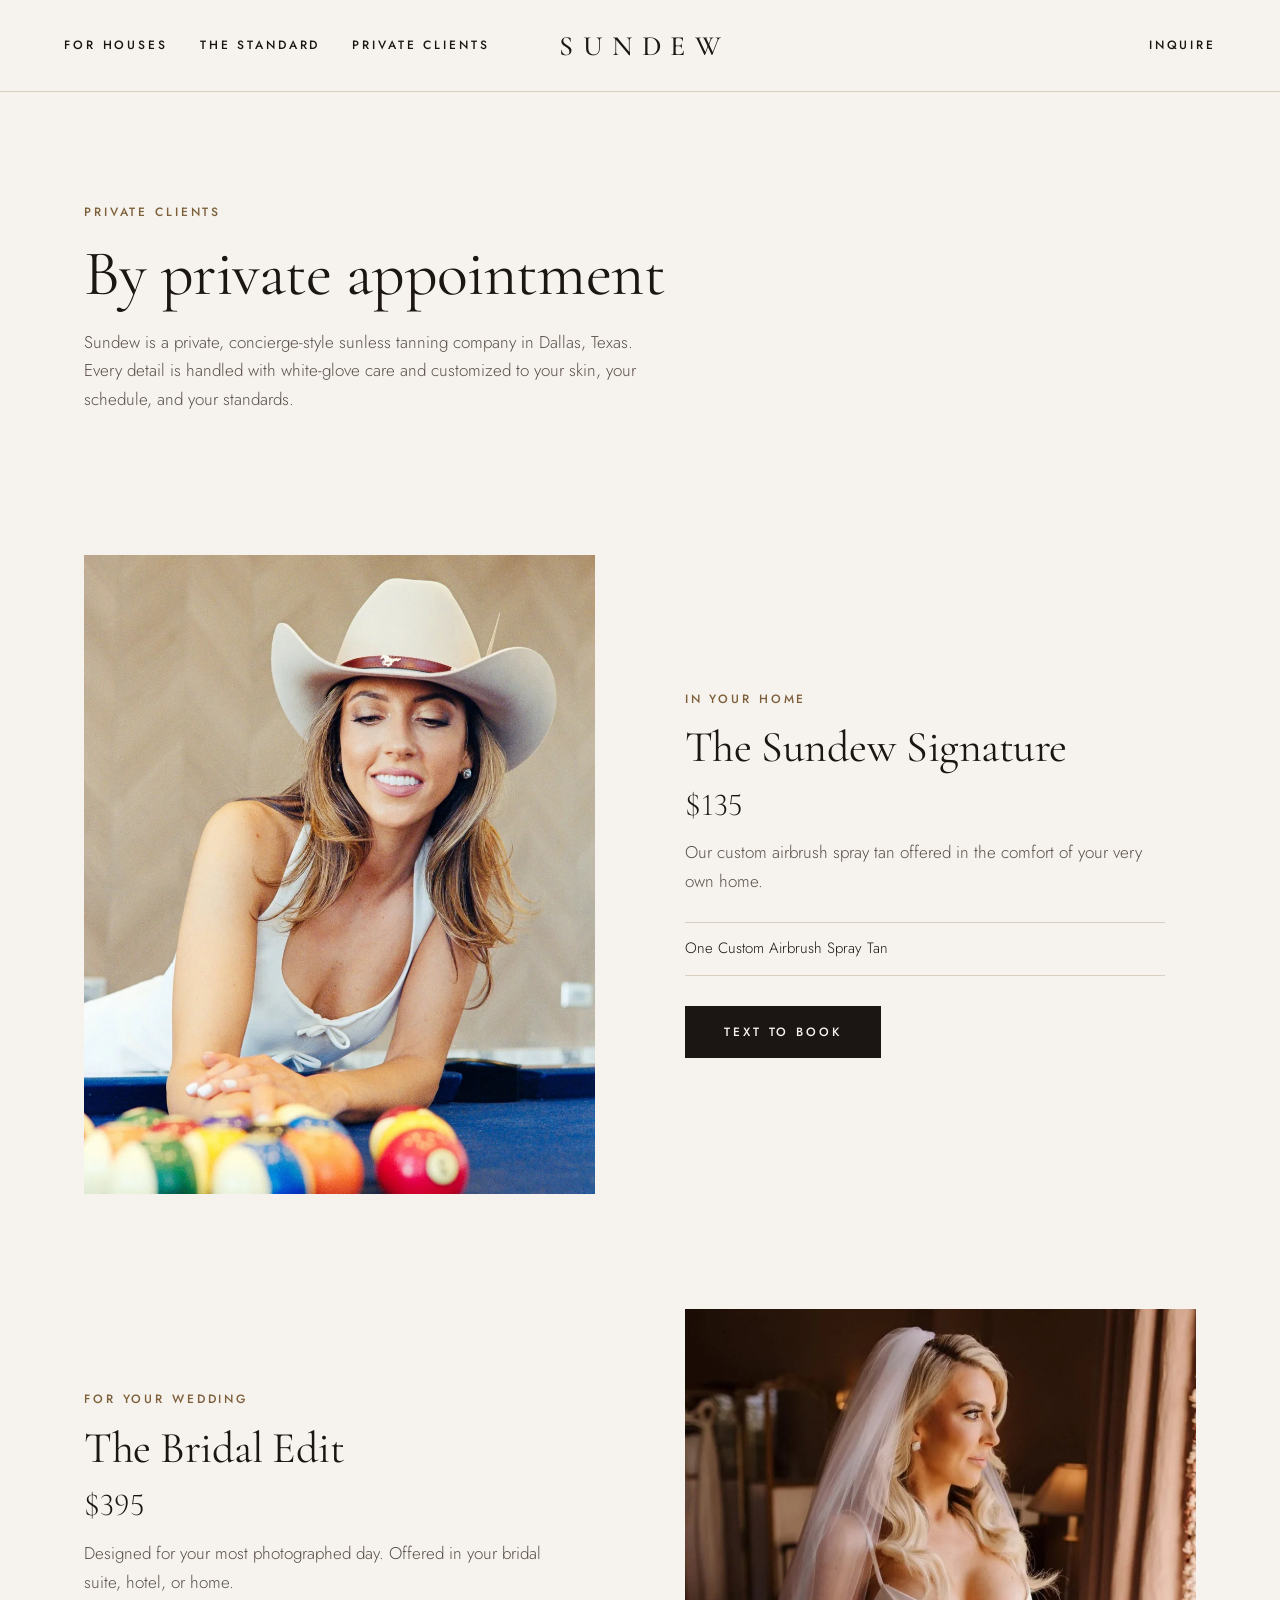
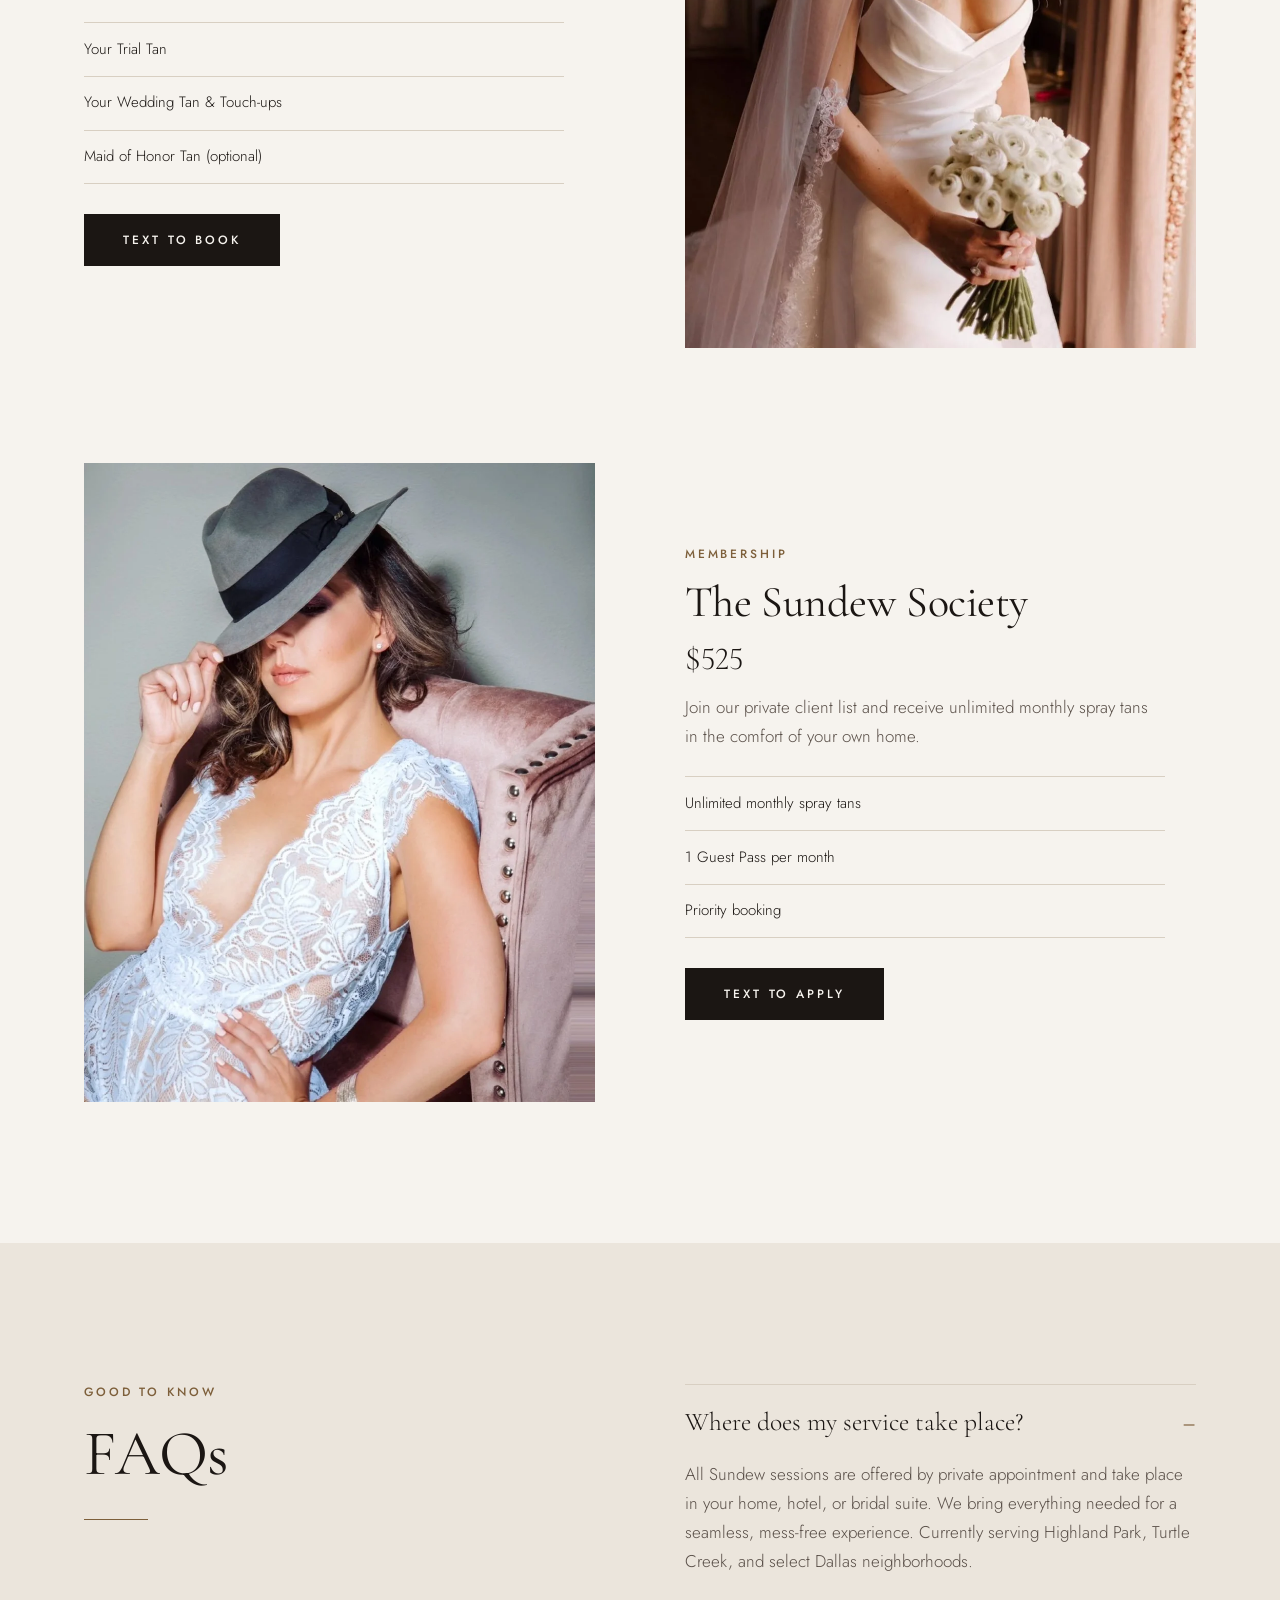
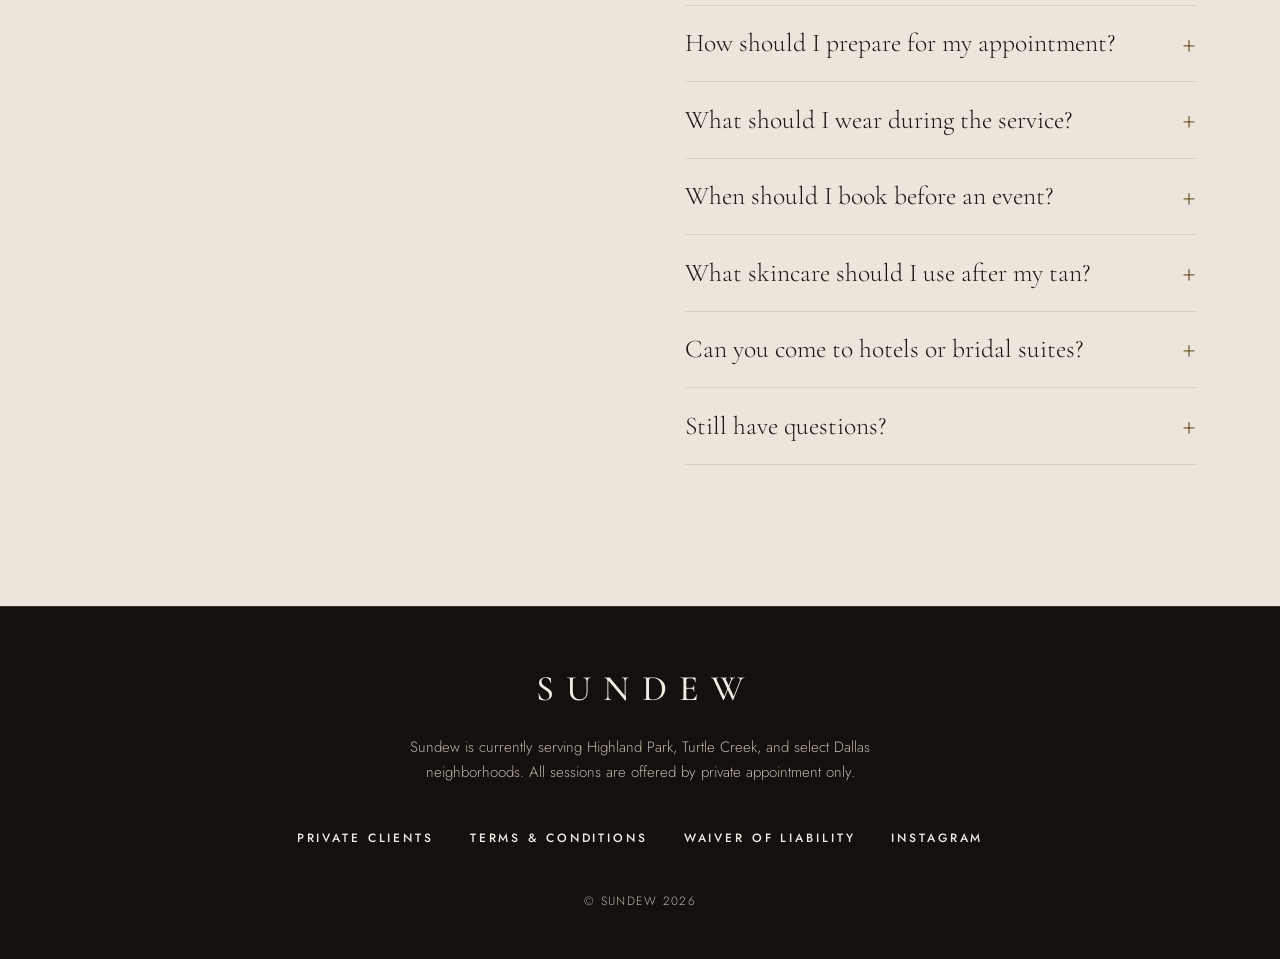
==== private.html @ 448fb37d "Create private.html" ====
<!DOCTYPE html>
<html lang="en">
<head>
  <meta charset="utf-8">
  <meta name="viewport" content="width=device-width, initial-scale=1">
  <title>Private clients | Sundew</title>
  <meta name="description" content="Sundew's private client services in Dallas: The Sundew Signature, The Bridal Edit, and The Sundew Society. Custom airbrush tanning in your home, hotel, or bridal suite.">
  <link rel="canonical" href="https://www.sundewgroup.com/private.html">
  <link rel="icon" href="assets/favicon.svg" type="image/svg+xml">
  <link rel="preconnect" href="https://fonts.googleapis.com">
  <link rel="preconnect" href="https://fonts.gstatic.com" crossorigin>
  <link href="https://fonts.googleapis.com/css2?family=Cormorant+Garamond:ital,wght@0,400;0,500;1,400&family=Jost:wght@300;400;500&display=swap" rel="stylesheet">
  <link rel="stylesheet" href="css/styles.css?v=3">
</head>
<body>
  <a class="skip-link" href="#main">Skip to content</a>

  <header class="site-header">
    <div class="header-row">
      <button class="nav-toggle" id="nav-toggle" type="button" aria-expanded="false" aria-controls="site-nav">Menu</button>
      <a class="wordmark" href="./" aria-label="Sundew home">Sundew</a>
      <a class="header-cta" href="./#inquire">Inquire</a>
      <nav class="site-nav" id="site-nav" aria-label="Main">
        <a href="./#houses">For houses</a>
        <a href="./#standard">The standard</a>
        <a href="private.html">Private clients</a>
      </nav>
    </div>
  </header>

  <main id="main">
    <section class="page-head">
      <div class="wrap">
        <p class="label">Private clients</p>
        <h1>By private appointment</h1>
        <p>Sundew is a private, concierge-style sunless tanning company in Dallas, Texas. Every detail is handled with white-glove care and customized to your skin, your schedule, and your standards.</p>
      </div>
    </section>

    <section class="section" id="services">
      <div class="wrap">
        <article class="service">
          <figure class="service-figure">
            <img src="assets/photos/signature.webp" alt="A glowing Sundew client in a cream cowboy hat leaning over a pool table" width="1000" height="1500">
          </figure>
          <div class="service-copy">
            <p class="label">In your home</p>
            <h2>The Sundew Signature</h2>
            <p class="price">$135</p>
            <p>Our custom airbrush spray tan offered in the comfort of your very own home.</p>
            <ul class="includes">
              <li>One Custom Airbrush Spray Tan</li>
            </ul>
            <a class="btn" href="sms:+19258769255">Text to book</a>
          </div>
        </article>

        <article class="service service--flip">
          <figure class="service-figure">
            <img src="assets/photos/bridal.webp" alt="A bride in a silk gown and veil holding a white bouquet" width="1000" height="1245" loading="lazy">
          </figure>
          <div class="service-copy">
            <p class="label">For your wedding</p>
            <h2>The Bridal Edit</h2>
            <p class="price">$395</p>
            <p>Designed for your most photographed day. Offered in your bridal suite, hotel, or home.</p>
            <ul class="includes">
              <li>Your Trial Tan</li>
              <li>Your Wedding Tan &amp; Touch-ups</li>
              <li>Maid of Honor Tan (optional)</li>
            </ul>
            <a class="btn" href="sms:+19258769255">Text to book</a>
          </div>
        </article>

        <article class="service">
          <figure class="service-figure">
            <img src="assets/photos/society.webp" alt="A Sundew client in white lace and a grey fedora seated on a blush velvet chair" width="1000" height="1245" loading="lazy">
          </figure>
          <div class="service-copy">
            <p class="label">Membership</p>
            <h2>The Sundew Society</h2>
            <p class="price">$525</p>
            <p>Join our private client list and receive unlimited monthly spray tans in the comfort of your own home.</p>
            <ul class="includes">
              <li>Unlimited monthly spray tans</li>
              <li>1 Guest Pass per month</li>
              <li>Priority booking</li>
            </ul>
            <a class="btn" href="sms:+19258769255">Text to apply</a>
          </div>
        </article>
      </div>
    </section>

    <section class="section faqs services" id="faq">
      <div class="wrap faq-layout">
        <div class="section-head">
          <p class="label">Good to know</p>
          <h2>FAQs</h2>
        </div>
        <div class="faq-list">
          <details class="faq" open>
            <summary>Where does my service take place?</summary>
            <p>All Sundew sessions are offered by private appointment and take place in your home, hotel, or bridal suite. We bring everything needed for a seamless, mess-free experience. Currently serving Highland Park, Turtle Creek, and select Dallas neighborhoods.</p>
          </details>
          <details class="faq">
            <summary>How should I prepare for my appointment?</summary>
            <ul>
              <li>Exfoliate 24–48 hours before.</li>
              <li>Shave or wax at least 24 hours in advance.</li>
              <li>Avoid lotion, deodorant, and perfume the day of.</li>
              <li>Wear loose, dark clothing.</li>
            </ul>
            <p>Pro tip: schedule nails, facials, or waxing before your tan—not after.</p>
          </details>
          <details class="faq">
            <summary>What should I wear during the service?</summary>
            <p>Whatever makes you feel most comfortable. Most clients go nude or wear a disposable thong. Male clients must wear undergarments.</p>
          </details>
          <details class="faq">
            <summary>When should I book before an event?</summary>
            <p>We recommend booking 1–2 days before your event.</p>
            <p>Brides: schedule your trial tan at least 3 weeks before the big day.</p>
          </details>
          <details class="faq">
            <summary>What skincare should I use after my tan?</summary>
            <ul>
              <li>Moisturize daily with fragrance-free lotion.</li>
              <li>Avoid oils, exfoliants, or long steamy showers.</li>
              <li>Use a tan extender to help your glow last even longer.</li>
            </ul>
          </details>
          <details class="faq">
            <summary>Can you come to hotels or bridal suites?</summary>
            <p>Yes. Sundew serves private homes, hotels, and bridal suites across Highland Park, Turtle Creek, and select Dallas neighborhoods.</p>
          </details>
          <details class="faq">
            <summary>Still have questions?</summary>
            <p>Please <a href="./#inquire">contact us using the form</a>, or text (925) 876-9255.</p>
          </details>
        </div>
      </div>
    </section>
  </main>

  <footer class="site-footer">
    <div class="wrap footer-inner">
      <p class="wordmark wordmark--footer">Sundew</p>
      <p class="footer-area">Sundew is currently serving Highland Park, Turtle Creek, and select Dallas neighborhoods. All sessions are offered by private appointment only.</p>
      <nav class="footer-nav" aria-label="Footer">
        <a href="private.html">Private clients</a>
        <a href="terms.html">Terms &amp; Conditions</a>
        <a href="waiver.html">Waiver of Liability</a>
        <a href="https://www.instagram.com/sundewdallas/">Instagram</a>
      </nav>
      <p class="footer-legal">&copy; Sundew <span id="year">2026</span></p>
    </div>
  </footer>

  <script src="js/config.js"></script>
  <script src="js/main.js?v=3"></script>
</body>
</html>
---- css/styles.css ----
/* ==========================================================================
   Sundew — site styles
   Change the look of the whole site from the tokens in :root below.
   Layout idea: an editorial lookbook. Porcelain pages, full-bleed photography,
   espresso "evening" bands, and a single bronze hairline as the only ornament.
   ========================================================================== */

:root {
  /* Color */
  --porcelain: #f6f3ee;   /* page ground */
  --bone: #ebe5dc;        /* quiet alternate ground */
  --ink: #1b1613;         /* text on light */
  --ink-soft: #5a5049;    /* secondary text on light */
  --bronze: #7d5f3a;      /* labels and hairlines on light */
  --night: #14100e;       /* evening bands */
  --on-night: #f1ebe2;    /* text on dark */
  --on-night-soft: #bfb3a5;
  --gilt: #c2a574;        /* labels and hairlines on dark */
  --rule: #d8cfc2;
  --rule-night: #3a302a;

  /* Type */
  --font-display: "Cormorant Garamond", "Libre Baskerville", Georgia, "Times New Roman", serif;
  --font-body: "Jost", "Avenir Next", "Century Gothic", "Segoe UI", sans-serif;
  --text-label: 0.75rem;
  --text-small: 0.9375rem;
  --text-body: 1.0625rem;
  --text-lead: 1.25rem;
  --text-h3: clamp(1.9rem, 1.5rem + 1.6vw, 2.75rem);
  --text-h2: clamp(2.4rem, 1.7rem + 3vw, 4rem);
  --text-h1: clamp(2.9rem, 1.6rem + 6vw, 6.25rem);
  --tracking-label: 0.24em;

  /* Space */
  --gutter: clamp(1.25rem, 5vw, 4.5rem);
  --section-pad: clamp(5rem, 11vw, 9.5rem);
  --max: 1240px;
}

/* ---------- Base ---------- */
*, *::before, *::after { box-sizing: border-box; }
html { scroll-behavior: smooth; }
body {
  margin: 0;
  background: var(--porcelain);
  color: var(--ink);
  font-family: var(--font-body);
  font-size: var(--text-body);
  font-weight: 300;
  line-height: 1.7;
  -webkit-font-smoothing: antialiased;
}
h1, h2, h3 {
  margin: 0;
  font-family: var(--font-display);
  font-weight: 400;
  line-height: 1.04;
  letter-spacing: -0.01em;
  text-wrap: balance;
}
h1 { font-size: var(--text-h1); }
h2 { font-size: var(--text-h2); }
h3 { font-size: var(--text-h3); }
h1 em, h2 em { font-style: italic; }
p { margin: 0; }
ul { margin: 0; padding: 0; list-style: none; }
a { color: inherit; text-underline-offset: 0.3em; text-decoration-thickness: 1px; }
img { display: block; max-width: 100%; height: auto; }
figure { margin: 0; }
:focus-visible { outline: 2px solid var(--bronze); outline-offset: 4px; }
.hero :focus-visible, .partners :focus-visible, .contact :focus-visible, .site-footer :focus-visible, .site-header--over :focus-visible { outline-color: var(--gilt); }

.wrap { max-width: var(--max); margin-inline: auto; padding-inline: var(--gutter); }
.skip-link {
  position: absolute; left: 1rem; top: -5rem; z-index: 30;
  background: var(--ink); color: var(--porcelain); padding: 0.75rem 1.25rem;
}
.skip-link:focus { top: 1rem; }

.label {
  font-size: var(--text-label); font-weight: 500; line-height: 1.4;
  letter-spacing: var(--tracking-label); text-transform: uppercase; color: var(--bronze);
}

/* ---------- Buttons and links ---------- */
.btn {
  display: inline-flex; align-items: center; justify-content: center;
  min-height: 3.25rem; padding: 0.9rem 2.4rem;
  background: var(--ink); color: var(--porcelain); border: 1px solid var(--ink);
  font: 500 var(--text-label)/1.2 var(--font-body);
  letter-spacing: var(--tracking-label); text-transform: uppercase; text-decoration: none;
  cursor: pointer; transition: background-color 0.25s ease, color 0.25s ease;
}
.btn:hover { background: transparent; color: var(--ink); }
.btn--light { background: var(--on-night); color: var(--night); border-color: var(--on-night); }
.btn--light:hover { background: transparent; color: var(--on-night); }
.text-link {
  font-size: var(--text-label); font-weight: 500; letter-spacing: var(--tracking-label);
  text-transform: uppercase; padding-block: 0.9rem;
}

/* ---------- Header ---------- */
.site-header { background: var(--porcelain); border-bottom: 1px solid var(--rule); color: var(--ink); }
.site-header--over {
  position: absolute; inset: 0 0 auto 0; z-index: 10;
  background: transparent; border-bottom: 0; color: var(--on-night);
}
.header-row {
  display: grid; grid-template-columns: 1fr auto 1fr; align-items: center; gap: 0.75rem 1rem;
  padding: 1.5rem var(--gutter);
}
.wordmark {
  grid-column: 2; font-family: var(--font-display); font-size: 1.75rem; font-weight: 500; line-height: 1;
  letter-spacing: 0.34em; margin-right: -0.34em; text-transform: uppercase; text-decoration: none;
}
.site-nav {
  grid-column: 1; grid-row: 1; display: flex; flex-wrap: wrap; gap: 0.25rem 2rem;
}
.site-nav a, .header-cta, .nav-toggle {
  font: 500 var(--text-label)/1.2 var(--font-body); letter-spacing: var(--tracking-label);
  text-transform: uppercase; text-decoration: none; padding-block: 0.9rem;
}
.site-nav a:hover, .header-cta:hover { text-decoration: underline; }
.header-cta { grid-column: 3; grid-row: 1; justify-self: end; }
.nav-toggle { display: none; background: none; border: 0; color: inherit; cursor: pointer; justify-self: start; padding-inline: 0; }

/* ---------- Hero ---------- */
.hero {
  position: relative; display: grid; align-items: end;
  min-height: min(92vh, 60rem); background: var(--night); color: var(--on-night); overflow: hidden;
}
.hero-img { position: absolute; inset: 0; width: 100%; height: 100%; object-fit: cover; object-position: 50% 35%; }
.hero::after {
  content: ""; position: absolute; inset: 0;
  background: linear-gradient(to bottom, rgba(20, 16, 14, 0.55) 0%, rgba(20, 16, 14, 0.1) 30%, rgba(20, 16, 14, 0.2) 55%, rgba(20, 16, 14, 0.78) 100%);
}
.hero-copy {
  position: relative; z-index: 1; display: flex; flex-direction: column; gap: 1.75rem;
  max-width: var(--max); width: 100%; margin-inline: auto;
  padding: 9rem var(--gutter) clamp(3rem, 7vw, 5.5rem);
}
.hero-copy .label { color: var(--on-night); }
.hero h1 { max-width: 12em; }
.hero-actions { display: flex; flex-wrap: wrap; align-items: center; gap: 0.75rem 2.25rem; }

@media (prefers-reduced-motion: no-preference) {
  .hero-img { animation: settle 2.4s cubic-bezier(0.2, 0.6, 0.2, 1) both; }
  .hero-copy > * { animation: rise 1.1s cubic-bezier(0.2, 0.6, 0.2, 1) both; }
  .hero-copy > :nth-child(2) { animation-delay: 0.15s; }
  .hero-copy > :nth-child(3) { animation-delay: 0.3s; }
}
@keyframes settle { from { transform: scale(1.06); } to { transform: scale(1); } }
@keyframes rise { from { opacity: 0; transform: translateY(1.25rem); } to { opacity: 1; transform: none; } }

/* ---------- Sections ---------- */
.section { padding-block: var(--section-pad); }
.section-head { display: flex; flex-direction: column; gap: 1.25rem; margin-bottom: clamp(3rem, 6vw, 5rem); }
.section-head::after { content: ""; width: 4rem; height: 1px; background: var(--bronze); margin-top: 0.75rem; }

/* Introduction */
.intro-grid {
  display: grid; align-items: center; gap: 3rem clamp(2.5rem, 7vw, 7rem);
  grid-template-columns: repeat(auto-fit, minmax(min(21rem, 100%), 1fr));
}
.intro-copy { display: flex; flex-direction: column; gap: 1.5rem; max-width: 34rem; }
.intro-copy p:not(.label):not(.statement) { color: var(--ink-soft); }
.statement { font-family: var(--font-display); font-size: var(--text-h3); line-height: 1.15; text-wrap: balance; }
.intro-figure img { width: 100%; aspect-ratio: 4 / 5; object-fit: cover; }

/* Services */
.services { background: var(--bone); }
.service {
  display: grid; align-items: center; gap: 2.5rem clamp(2.5rem, 7vw, 7rem);
  grid-template-columns: repeat(auto-fit, minmax(min(21rem, 100%), 1fr));
}
.service + .service { margin-top: clamp(4rem, 9vw, 8rem); }
.service-figure img { width: 100%; aspect-ratio: 4 / 5; object-fit: cover; object-position: 50% 20%; }
.service-copy { display: flex; flex-direction: column; align-items: flex-start; gap: 1.1rem; max-width: 30rem; }
.service-copy > p:not(.label):not(.price) { color: var(--ink-soft); }
.price { font-family: var(--font-display); font-size: 2rem; line-height: 1; font-variant-numeric: lining-nums; }
.includes {
  width: 100%; display: flex; flex-direction: column;
  border-top: 1px solid var(--rule); margin-block: 0.5rem 0.75rem; font-size: var(--text-small);
}
.includes li { padding: 0.85rem 0; border-bottom: 1px solid var(--rule); }
@media (min-width: 760px) {
  .service--flip .service-figure { order: 2; }
}

/* For partners */
.partners { background: var(--night); color: var(--on-night); }
.partners .label, .contact .label { color: var(--gilt); }
.partners-grid {
  display: grid; gap: 3.5rem clamp(2.5rem, 7vw, 7rem);
  grid-template-columns: repeat(auto-fit, minmax(min(21rem, 100%), 1fr));
}
.partners-copy { display: flex; flex-direction: column; align-items: flex-start; gap: 1.5rem; max-width: 32rem; }
.partners-copy > p:not(.label) { color: var(--on-night-soft); }
.partners-list { border-top: 1px solid var(--rule-night); }
.partners-list li { padding: 1.6rem 0; border-bottom: 1px solid var(--rule-night); display: flex; flex-direction: column; gap: 0.4rem; }
.partners-list h3 { font-size: 1.6rem; line-height: 1.15; }
.partners-list p { color: var(--on-night-soft); font-size: var(--text-small); }

/* Gallery */
.gallery { display: grid; grid-template-columns: repeat(3, minmax(0, 1fr)); }
.gallery img { width: 100%; height: 100%; aspect-ratio: 3 / 4; object-fit: cover; object-position: 50% 25%; }
@media (max-width: 640px) {
  .gallery { grid-template-columns: repeat(2, minmax(0, 1fr)); }
  .gallery img:last-child { display: none; }
}

/* FAQ */
.faq-layout { display: grid; gap: 1rem clamp(2.5rem, 7vw, 7rem); grid-template-columns: repeat(auto-fit, minmax(min(21rem, 100%), 1fr)); }
.faq-layout .section-head { margin-bottom: 1.5rem; }
.faq-list { border-top: 1px solid var(--rule); }
.faq { border-bottom: 1px solid var(--rule); }
.faq summary {
  display: flex; justify-content: space-between; align-items: center; gap: 1.5rem;
  padding: 1.4rem 0; cursor: pointer; list-style: none;
  font-family: var(--font-display); font-size: 1.6rem; line-height: 1.2;
}
.faq summary::-webkit-details-marker { display: none; }
.faq summary::after { content: "+"; flex: none; font-family: var(--font-body); font-weight: 300; font-size: 1.5rem; line-height: 1; color: var(--bronze); }
.faq[open] summary::after { content: "\2212"; }
.faq > p, .faq > ul { color: var(--ink-soft); max-width: 36rem; padding-bottom: 1.1rem; }
.faq > :last-child { padding-bottom: 1.8rem; }
.faq ul { display: flex; flex-direction: column; gap: 0.35rem; }
.faq li { display: flex; gap: 0.9rem; align-items: baseline; }
.faq li::before { content: ""; flex: none; width: 1rem; height: 1px; background: var(--bronze); transform: translateY(-0.3em); }

/* Contact */
.contact { background: var(--night); color: var(--on-night); }
.contact-grid { display: grid; gap: 3.5rem clamp(2.5rem, 7vw, 7rem); grid-template-columns: repeat(auto-fit, minmax(min(21rem, 100%), 1fr)); }
.contact-copy { display: flex; flex-direction: column; gap: 1.5rem; max-width: 32rem; }
.contact-copy h2 { font-size: var(--text-h3); line-height: 1.12; }
.contact-copy > p:not(.label) { color: var(--on-night-soft); }
.contact-details { margin: 1rem 0 0; border-top: 1px solid var(--rule-night); }
.contact-details > div { display: flex; flex-wrap: wrap; justify-content: space-between; gap: 0.25rem 1.5rem; padding: 1.1rem 0; border-bottom: 1px solid var(--rule-night); }
.contact-details dt { font-size: var(--text-label); font-weight: 500; letter-spacing: var(--tracking-label); text-transform: uppercase; color: var(--gilt); align-self: center; }
.contact-details dd { margin: 0; font-family: var(--font-display); font-size: 1.5rem; line-height: 1.2; }
.contact-details a { text-decoration: none; }
.contact-details a:hover { text-decoration: underline; }
.contact-form { display: flex; flex-direction: column; gap: 1.6rem; }
.field { display: flex; flex-direction: column; gap: 0.35rem; flex: 1 1 12rem; min-width: 0; }
.field-row { display: flex; flex-wrap: wrap; gap: 1.6rem; }
.field label { font-size: var(--text-label); font-weight: 500; letter-spacing: var(--tracking-label); text-transform: uppercase; color: var(--on-night-soft); }
.field input, .field select, .field textarea {
  width: 100%; min-height: 3rem; padding: 0.6rem 0;
  background: transparent; color: var(--on-night);
  border: 0; border-bottom: 1px solid #8a7b6c; border-radius: 0;
  font: 300 var(--text-body)/1.5 var(--font-body);
}
.field select option { color: var(--ink); background: var(--porcelain); }
.field textarea { resize: vertical; }
.field input:focus-visible, .field select:focus-visible, .field textarea:focus-visible { outline: 0; border-bottom-color: var(--gilt); box-shadow: 0 1px 0 var(--gilt); }
.field [aria-invalid="true"] { border-bottom-color: #f0a898; }
.contact-form .btn { align-self: flex-start; margin-top: 0.5rem; }
.form-status { font-size: var(--text-small); min-height: 1.6em; }
.form-status.is-error { color: #f0a898; }
.form-status.is-ok { color: var(--gilt); }

/* ---------- Footer ---------- */
.site-footer { background: var(--night); color: var(--on-night-soft); border-top: 1px solid var(--rule-night); padding-block: 4rem 3rem; }
.footer-inner { display: flex; flex-direction: column; align-items: center; gap: 1.75rem; text-align: center; }
.wordmark--footer { color: var(--on-night); font-size: 2.25rem; }
.footer-area { max-width: 34rem; font-size: var(--text-small); }
.footer-nav { display: flex; flex-wrap: wrap; justify-content: center; gap: 0.25rem 2.25rem; }
.footer-nav a { font-size: var(--text-label); font-weight: 500; letter-spacing: var(--tracking-label); text-transform: uppercase; text-decoration: none; padding-block: 0.9rem; color: var(--on-night); }
.footer-nav a:hover { text-decoration: underline; }
.footer-legal { font-size: var(--text-label); letter-spacing: 0.12em; text-transform: uppercase; }

/* ---------- Legal pages ---------- */
.legal { padding-block: clamp(4rem, 9vw, 7rem) var(--section-pad); }
.legal .wrap { max-width: 46rem; }
.legal h1 { font-size: var(--text-h2); margin-block: 1.25rem 2.5rem; }
.legal h2 { font-size: 1.75rem; line-height: 1.2; margin-top: 2.75rem; padding-top: 1.75rem; border-top: 1px solid var(--rule); }
.legal p { margin-top: 1rem; color: var(--ink-soft); }
.legal p.lead { color: var(--ink); font-size: var(--text-lead); }
.legal ol { margin: 1.5rem 0 0; padding: 0; list-style: none; counter-reset: clause; border-top: 1px solid var(--rule); }
.legal ol li { counter-increment: clause; display: flex; gap: 1.5rem; padding: 1.25rem 0; border-bottom: 1px solid var(--rule); color: var(--ink-soft); }
.legal ol li::before { content: counter(clause, decimal-leading-zero); font-family: var(--font-display); font-size: 1.4rem; line-height: 1.3; color: var(--bronze); }
.legal .back { display: inline-block; margin-top: 3rem; }

/* ---------- Partner-facing home page ---------- */
.hero-sub { max-width: 34rem; font-size: var(--text-lead); line-height: 1.55; }
.manifesto .wrap { max-width: 54rem; display: flex; flex-direction: column; align-items: center; gap: 1.75rem; text-align: center; }
.manifesto p:not(.label):not(.statement) { color: var(--ink-soft); max-width: 38rem; }
.standard { background: var(--night); color: var(--on-night); }
.standard .label { color: var(--gilt); }
.standard .section-head::after { background: var(--gilt); }
.standard-list { display: grid; gap: 0 clamp(2rem, 5vw, 4.5rem); grid-template-columns: repeat(auto-fit, minmax(min(17rem, 100%), 1fr)); }
.standard-list li { display: flex; flex-direction: column; gap: 0.5rem; padding: 1.75rem 0; border-top: 1px solid var(--rule-night); }
.standard-list h3 { font-size: 1.7rem; line-height: 1.15; }
.standard-list p { color: var(--on-night-soft); font-size: var(--text-small); }
.steps { margin: 0; padding: 0; list-style: none; counter-reset: step; display: grid; gap: 2.5rem clamp(1.5rem, 4vw, 3rem); grid-template-columns: repeat(auto-fit, minmax(min(14rem, 100%), 1fr)); }
.steps li { counter-increment: step; display: flex; flex-direction: column; gap: 0.6rem; padding-top: 1.25rem; border-top: 1px solid var(--bronze); }
.steps li::before { content: counter(step, decimal-leading-zero); font-family: var(--font-display); font-size: 2rem; line-height: 1; color: var(--bronze); }
.steps h3 { font-size: 1.6rem; line-height: 1.15; }
.steps p { color: var(--ink-soft); font-size: var(--text-small); }

/* ---------- Private clients page ---------- */
.page-head { padding-block: clamp(4rem, 9vw, 7rem) 0; }
.page-head .wrap { display: flex; flex-direction: column; gap: 1.25rem; }
.page-head h1 { font-size: var(--text-h2); }
.page-head p:not(.label) { color: var(--ink-soft); max-width: 36rem; }
.service-copy h2 { font-size: var(--text-h3); }

/* ---------- Small screens ---------- */
@media (max-width: 880px) {
  .nav-toggle { display: inline-block; grid-column: 1; grid-row: 1; }
  .site-nav { grid-column: 1 / -1; grid-row: 2; flex-direction: column; gap: 0; padding-bottom: 0.5rem; }
  .js .site-nav { display: none; }
  .js .site-nav.is-open { display: flex; }
  .site-header--over.is-open { background: var(--night); }
  .wordmark { font-size: 1.4rem; }
  .hero-copy { padding-top: 7rem; }
}

@media (prefers-reduced-motion: reduce) {
  html { scroll-behavior: auto; }
  .btn { transition: none; }
}
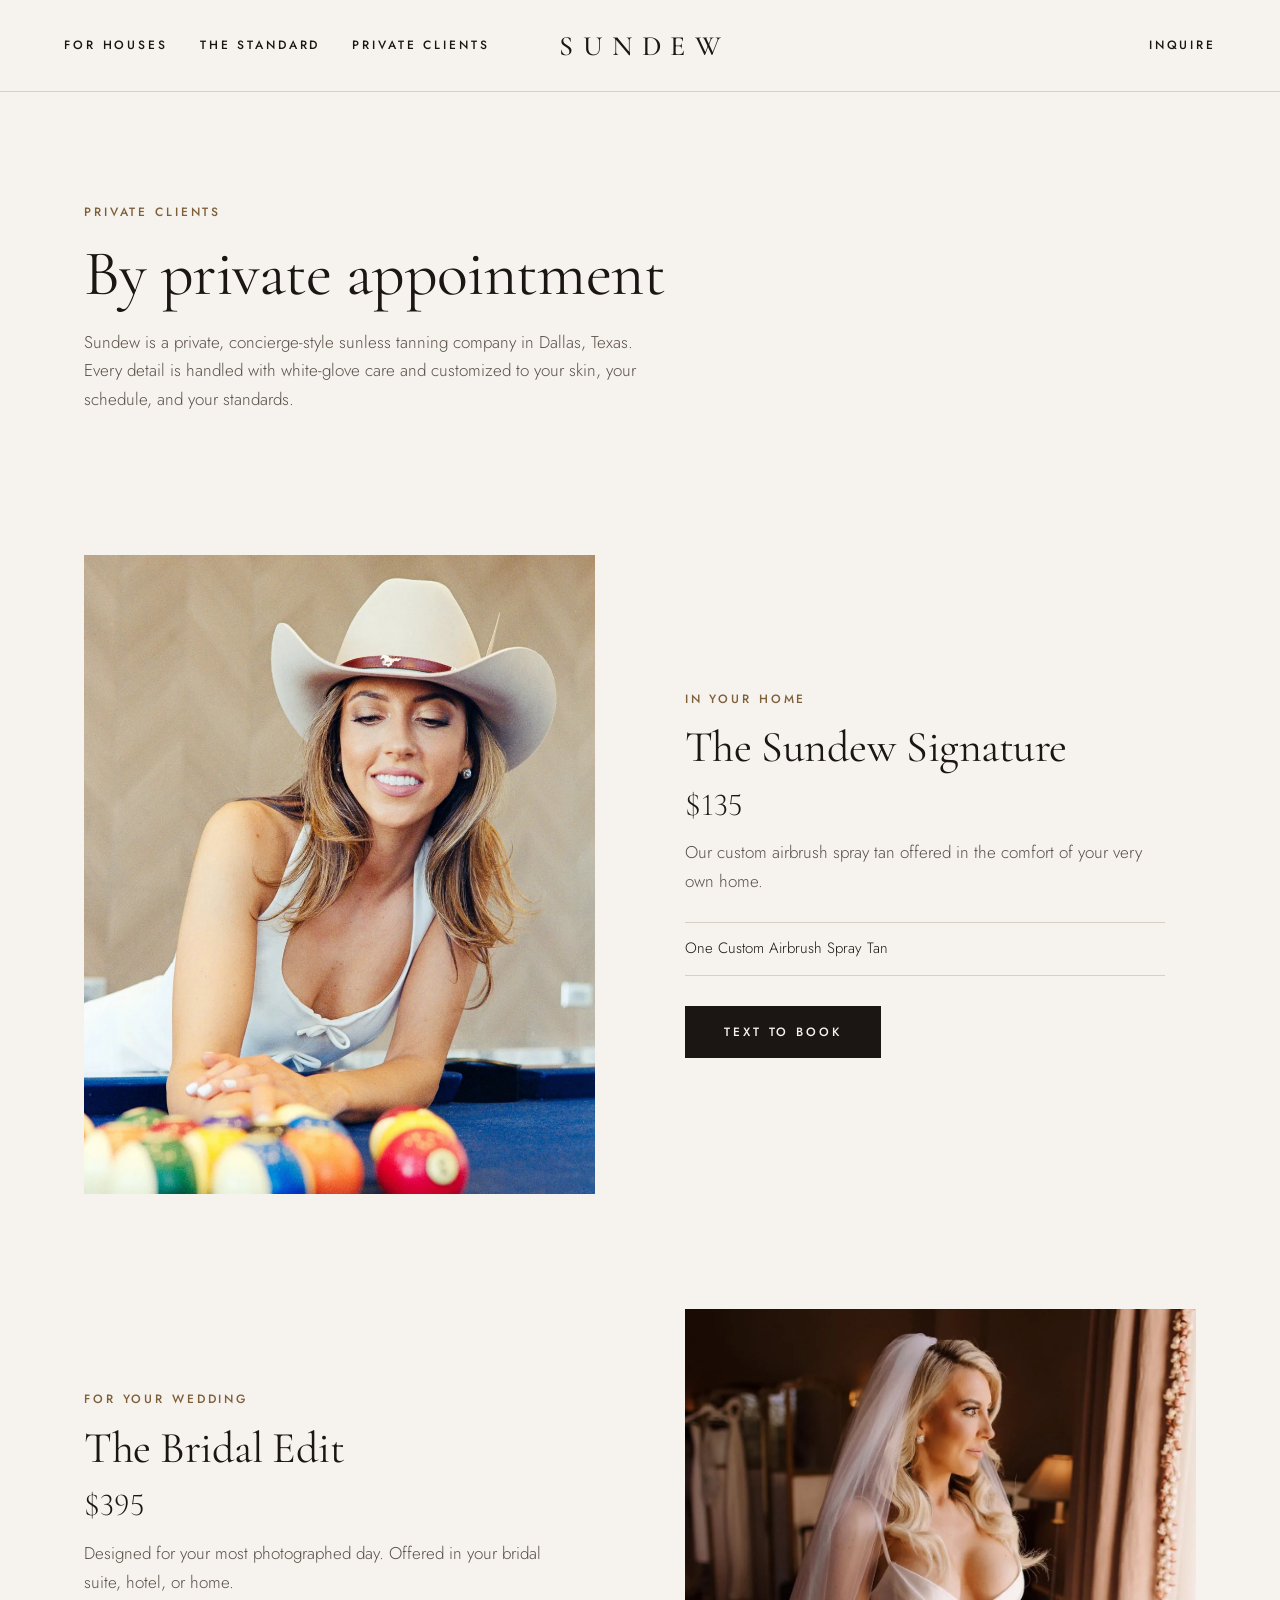
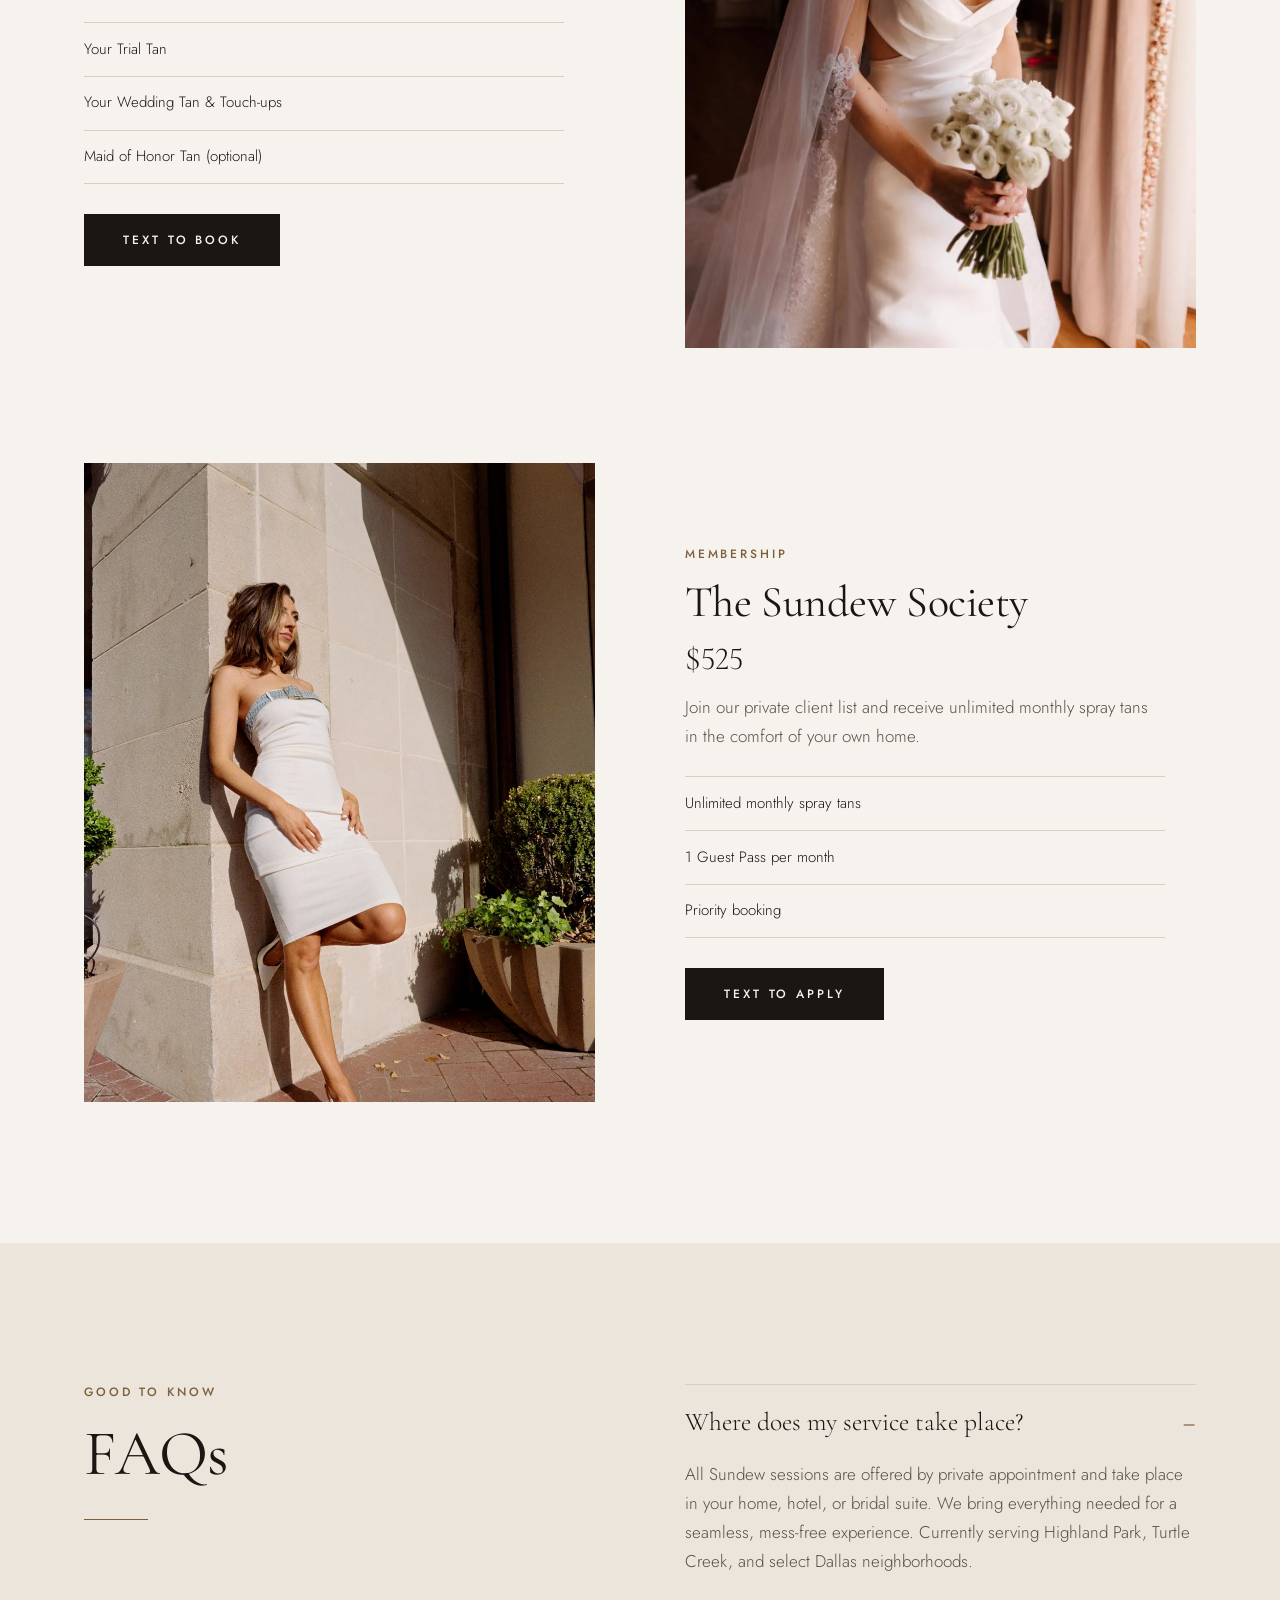
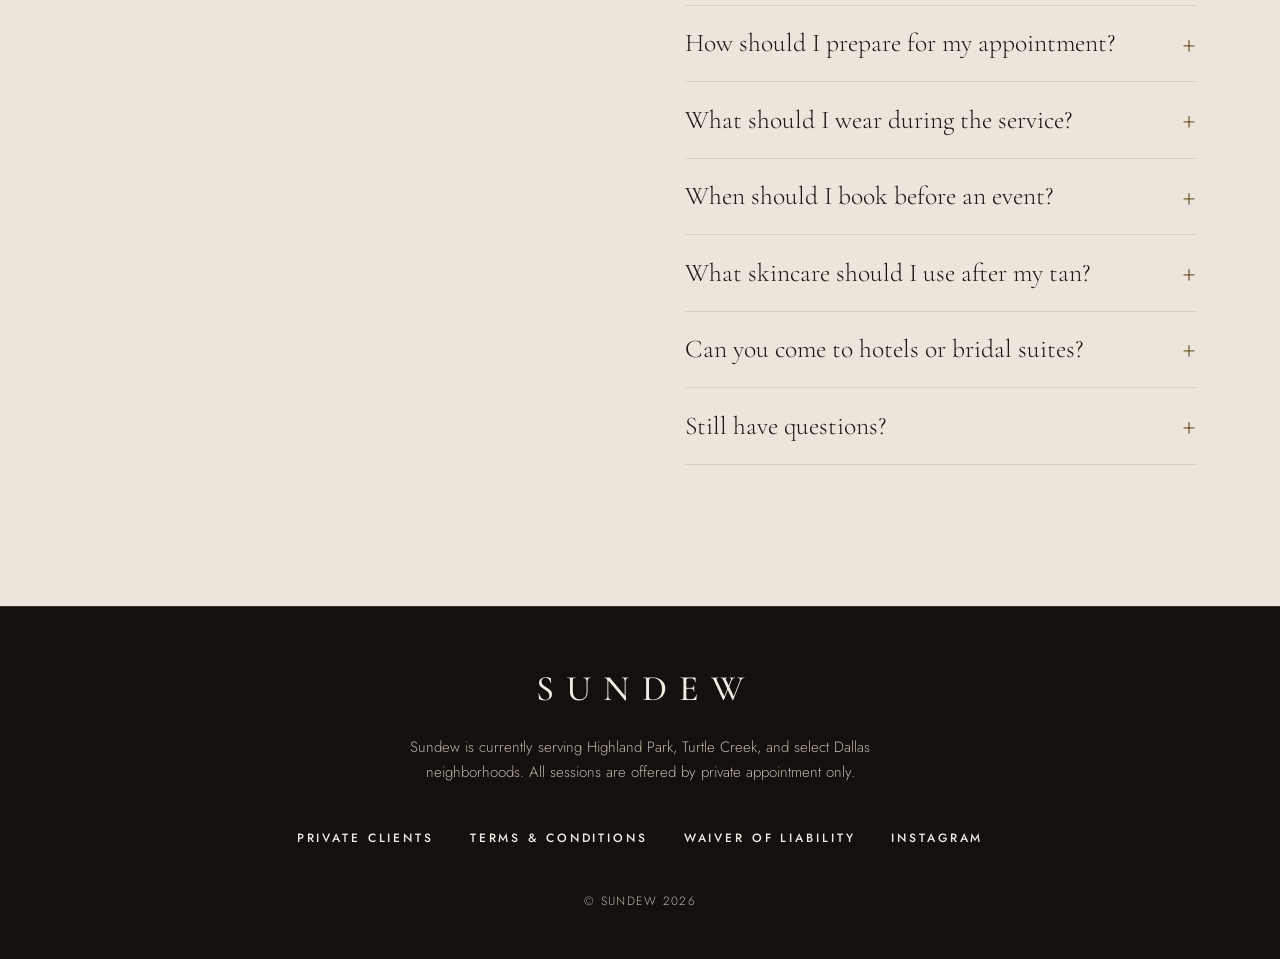
==== commit 6f0b7cd2: "Use launch photography for the Society image" ====
--- a/private.html
+++ b/private.html
@@ -75,7 +75,7 @@
 
         <article class="service">
           <figure class="service-figure">
-            <img src="assets/photos/society.webp" alt="A Sundew client in white lace and a grey fedora seated on a blush velvet chair" width="1000" height="1245" loading="lazy">
+            <img src="assets/photos/portrait-wall.webp" alt="A Sundew client in a white dress leaning against a limestone wall in afternoon sun" width="1000" height="1500" loading="lazy">
           </figure>
           <div class="service-copy">
             <p class="label">Membership</p>
--- a/css/styles.css
+++ b/css/styles.css
@@ -298,6 +298,17 @@
 .steps h3 { font-size: 1.6rem; line-height: 1.15; }
 .steps p { color: var(--ink-soft); font-size: var(--text-small); }
 
+.residence { background: var(--night); color: var(--on-night); border-top: 1px solid var(--rule-night); padding-block: 2.5rem; text-align: center; }
+.residence .wrap { display: flex; flex-direction: column; align-items: center; gap: 0.6rem; }
+.residence .label { color: var(--gilt); }
+.residence-name { font-family: var(--font-display); font-size: clamp(1.7rem, 1.2rem + 1.8vw, 2.6rem); line-height: 1.1; letter-spacing: 0.03em; }
+
+.feature--night { background: var(--night); color: var(--on-night); }
+.feature--night .label { color: var(--gilt); }
+.feature--night .intro-copy p:not(.label):not(.statement) { color: var(--on-night-soft); }
+.feature .intro-copy h2 { font-size: var(--text-h2); }
+.feature .intro-copy .btn { align-self: flex-start; margin-top: 0.5rem; }
+
 /* ---------- Private clients page ---------- */
 .page-head { padding-block: clamp(4rem, 9vw, 7rem) 0; }
 .page-head .wrap { display: flex; flex-direction: column; gap: 1.25rem; }
@@ -320,3 +331,117 @@
   html { scroll-behavior: auto; }
   .btn { transition: none; }
 }
+
+/* ---------- Motion and atmosphere ---------- */
+html { scroll-padding-top: 5rem; }
+.site-header--over { position: fixed; transition: background-color 0.4s ease; }
+.site-header--over .header-row { transition: padding 0.4s ease; }
+.site-header--over.is-scrolled { background: rgba(20, 16, 14, 0.88); -webkit-backdrop-filter: blur(10px); backdrop-filter: blur(10px); }
+.site-header--over.is-scrolled .header-row { padding-block: 0.8rem; }
+
+.home .hero-img { animation: none; transform: translate3d(0, calc(var(--scroll, 0) * 0.18px), 0) scale(1.1); }
+.home .hero-copy > * { animation-delay: 0.1s; }
+.home .hero-copy > :nth-child(2) { animation-delay: 0.22s; }
+.home .hero-copy > :nth-child(3) { animation-delay: 0.34s; }
+.home .hero-copy > :nth-child(4) { animation-delay: 0.46s; }
+.hero-glow {
+  position: absolute; inset: 0; z-index: 1; pointer-events: none; mix-blend-mode: soft-light;
+  background: radial-gradient(30rem circle at var(--mx, 72%) var(--my, 32%), rgba(255, 214, 150, 0.5), transparent 62%);
+}
+.seal { position: absolute; right: var(--gutter); bottom: clamp(3rem, 7vw, 5.5rem); z-index: 1; width: 9.5rem; height: 9.5rem; color: var(--on-night); }
+.seal svg { display: block; width: 100%; height: 100%; overflow: visible; }
+.seal-ring { transform-origin: 100px 100px; animation: seal-spin 44s linear infinite; }
+.seal-ring text { font: 500 10px var(--font-body); letter-spacing: 0.3em; text-transform: uppercase; fill: currentColor; }
+.seal-s { font-family: var(--font-display); font-size: 56px; fill: currentColor; }
+@keyframes seal-spin { to { transform: rotate(360deg); } }
+
+/* The evening: a pinned photograph that changes as the story scrolls */
+.story { background: var(--night); color: var(--on-night); }
+.story-grid { display: grid; grid-template-columns: minmax(0, 1fr) minmax(0, 1fr); }
+.story-media { position: sticky; top: 0; height: 100vh; overflow: hidden; }
+.story-media img, .story-media video {
+  position: absolute; inset: 0; width: 100%; height: 100%; object-fit: cover; object-position: 50% 25%;
+  opacity: 0; transform: scale(1.06); transition: opacity 1.1s ease, transform 6s ease;
+}
+.story-media img.is-active, .story-media video.is-active { opacity: 1; transform: scale(1); }
+.story-chapters { padding-inline: clamp(1.5rem, 6vw, 6rem); }
+.story-intro { display: flex; flex-direction: column; gap: 1.25rem; padding-top: var(--section-pad); max-width: 30rem; }
+.story .label { color: var(--gilt); }
+.chapter { display: flex; flex-direction: column; justify-content: center; gap: 1.1rem; min-height: 82vh; max-width: 30rem; transition: opacity 0.6s ease; }
+.js .chapter { opacity: 0.25; }
+.js .chapter.is-active { opacity: 1; }
+.chapter h3 { font-size: var(--text-h2); }
+.chapter p:not(.label) { color: var(--on-night-soft); font-size: var(--text-lead); line-height: 1.55; }
+
+/* Reveal on scroll */
+.js [data-reveal] {
+  opacity: 0; transform: translateY(1.75rem);
+  transition: opacity 1s cubic-bezier(0.2, 0.6, 0.2, 1), transform 1s cubic-bezier(0.2, 0.6, 0.2, 1);
+  transition-delay: var(--d, 0s);
+}
+.js [data-reveal].is-in { opacity: 1; transform: none; }
+.js figure[data-reveal] { opacity: 1; transform: none; overflow: hidden; }
+.js figure[data-reveal] img { opacity: 0; transform: scale(1.06); transition: opacity 1.1s ease, transform 1.6s cubic-bezier(0.2, 0.7, 0.2, 1); }
+.js figure[data-reveal].is-in img { opacity: 1; transform: none; }
+.service-figure { overflow: hidden; }
+.service-figure img { transition: transform 1.6s cubic-bezier(0.2, 0.6, 0.2, 1); }
+.service:hover .service-figure img { transform: scale(1.04); }
+
+@media (max-width: 880px) {
+  .seal { display: none; }
+  .story-grid { grid-template-columns: minmax(0, 1fr); }
+  .story-media { height: 46vh; z-index: 1; }
+  .story-intro { padding-top: 3.5rem; }
+  .chapter { min-height: 62vh; }
+}
+@media (prefers-reduced-motion: reduce) {
+  .seal-ring { animation: none; }
+  .home .hero-img { transform: none; }
+  .home .hero-copy > * { animation: none; }
+  .story-media img, .story-media video, .service-figure img { transition: none; }
+  .js [data-reveal], .js figure[data-reveal] { opacity: 1; transform: none; clip-path: none; transition: none; }
+  .js .chapter { opacity: 1; }
+}
+
+/* ---------- The case for the house ---------- */
+
+.case-list { margin: 0; padding: 0; list-style: none; display: grid; gap: 2.5rem clamp(1.5rem, 4vw, 3rem); grid-template-columns: repeat(auto-fit, minmax(min(14rem, 100%), 1fr)); }
+.case-list li { display: flex; flex-direction: column; gap: 0.6rem; padding-top: 1.5rem; border-top: 1px solid var(--bronze); }
+.case-figure { font-family: var(--font-display); font-style: italic; font-size: clamp(2.4rem, 4vw, 3.2rem); line-height: 1; color: var(--bronze); margin: 0 0 0.4rem; }
+.case-list h3 { font-size: 1.5rem; line-height: 1.15; }
+.case-list li > p:last-child { color: var(--ink-soft); font-size: var(--text-small); }
+
+/* ---------- In the field ---------- */
+.field-grid { display: grid; gap: clamp(1.25rem, 3vw, 2.5rem); grid-template-columns: repeat(3, minmax(0, 1fr)); }
+.field-grid figure { margin: 0; display: flex; flex-direction: column; gap: 1rem; }
+.field-grid img { width: 100%; aspect-ratio: 4 / 5; object-fit: cover; }
+.field-grid figcaption { display: flex; flex-direction: column; gap: 0.35rem; font-family: var(--font-display); font-size: 1.35rem; line-height: 1.2; }
+@media (max-width: 760px) { .field-grid { grid-template-columns: 1fr; } }
+
+/* ---------- Proof strip ---------- */
+.proof { background: var(--night); color: var(--on-night); border-top: 1px solid var(--rule-night); }
+.proof-list { list-style: none; margin: 0 auto; padding: 1.5rem var(--gutter); max-width: var(--max); display: flex; flex-wrap: wrap; justify-content: space-between; gap: 0.9rem 2.5rem; font-size: var(--text-label); letter-spacing: var(--tracking-label); text-transform: uppercase; }
+.proof-list span { color: var(--gilt); margin-right: 0.9em; }
+
+/* ---------- Programs (typographic index) ---------- */
+.program-list { margin: 0; padding: 0; list-style: none; border-bottom: 1px solid var(--rule); }
+.program { display: grid; grid-template-columns: 4.5rem minmax(0, 1fr) minmax(0, 1.25fr) auto; gap: 1.5rem clamp(1.5rem, 4vw, 4rem); align-items: start; padding: clamp(2rem, 4vw, 3.25rem) 0; border-top: 1px solid var(--rule); transition: border-color 0.4s ease; }
+.program:hover { border-top-color: var(--bronze); }
+.program-no { font-family: var(--font-display); font-size: 1.5rem; line-height: 1.6; color: var(--bronze); }
+.program-head { display: flex; flex-direction: column; gap: 0.9rem; }
+.program-head h3 { font-size: clamp(2rem, 3.4vw, 2.9rem); line-height: 1.05; }
+.program-body { display: flex; flex-direction: column; gap: 1.1rem; color: var(--ink-soft); }
+.program-body ul { margin: 0; padding: 0; list-style: none; font-size: var(--text-small); }
+.program-body li { padding: 0.55rem 0; border-top: 1px solid var(--rule); }
+.program-link { align-self: start; margin-top: 0.5rem; font-size: var(--text-label); font-weight: 500; letter-spacing: var(--tracking-label); text-transform: uppercase; text-decoration: none; color: var(--ink); padding-bottom: 0.35rem; border-bottom: 1px solid var(--bronze); transition: color 0.3s ease; }
+.program-link:hover { color: var(--bronze); }
+.visually-hidden { position: absolute; width: 1px; height: 1px; overflow: hidden; clip-path: inset(50%); white-space: nowrap; }
+@media (max-width: 860px) {
+  .program { grid-template-columns: 2.75rem minmax(0, 1fr); }
+  .program-body, .program-link { grid-column: 2; }
+  .program-link { justify-self: start; }
+}
+
+/* ---------- Refinements ---------- */
+.intro-figure img { filter: saturate(0.9) contrast(1.03); }
+.field .optional { text-transform: none; letter-spacing: 0.02em; font-weight: 400; opacity: 0.75; }
